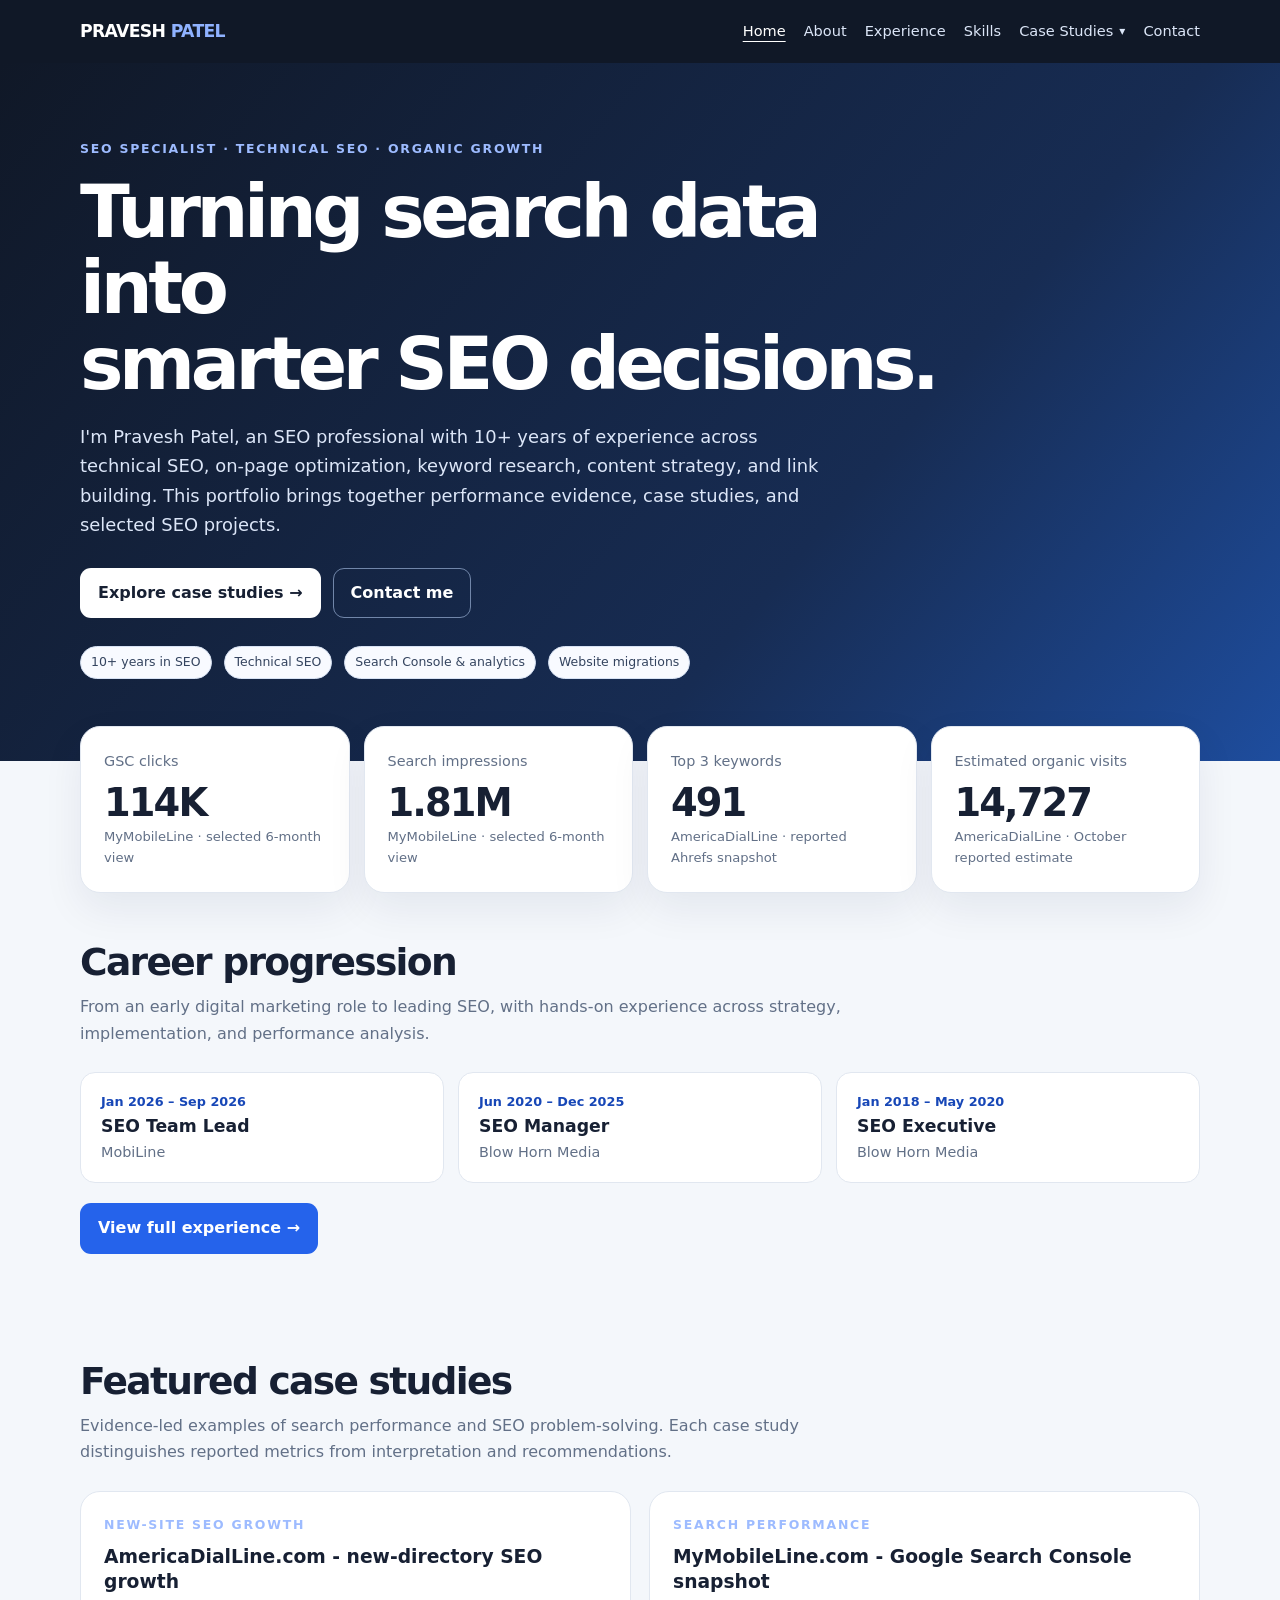
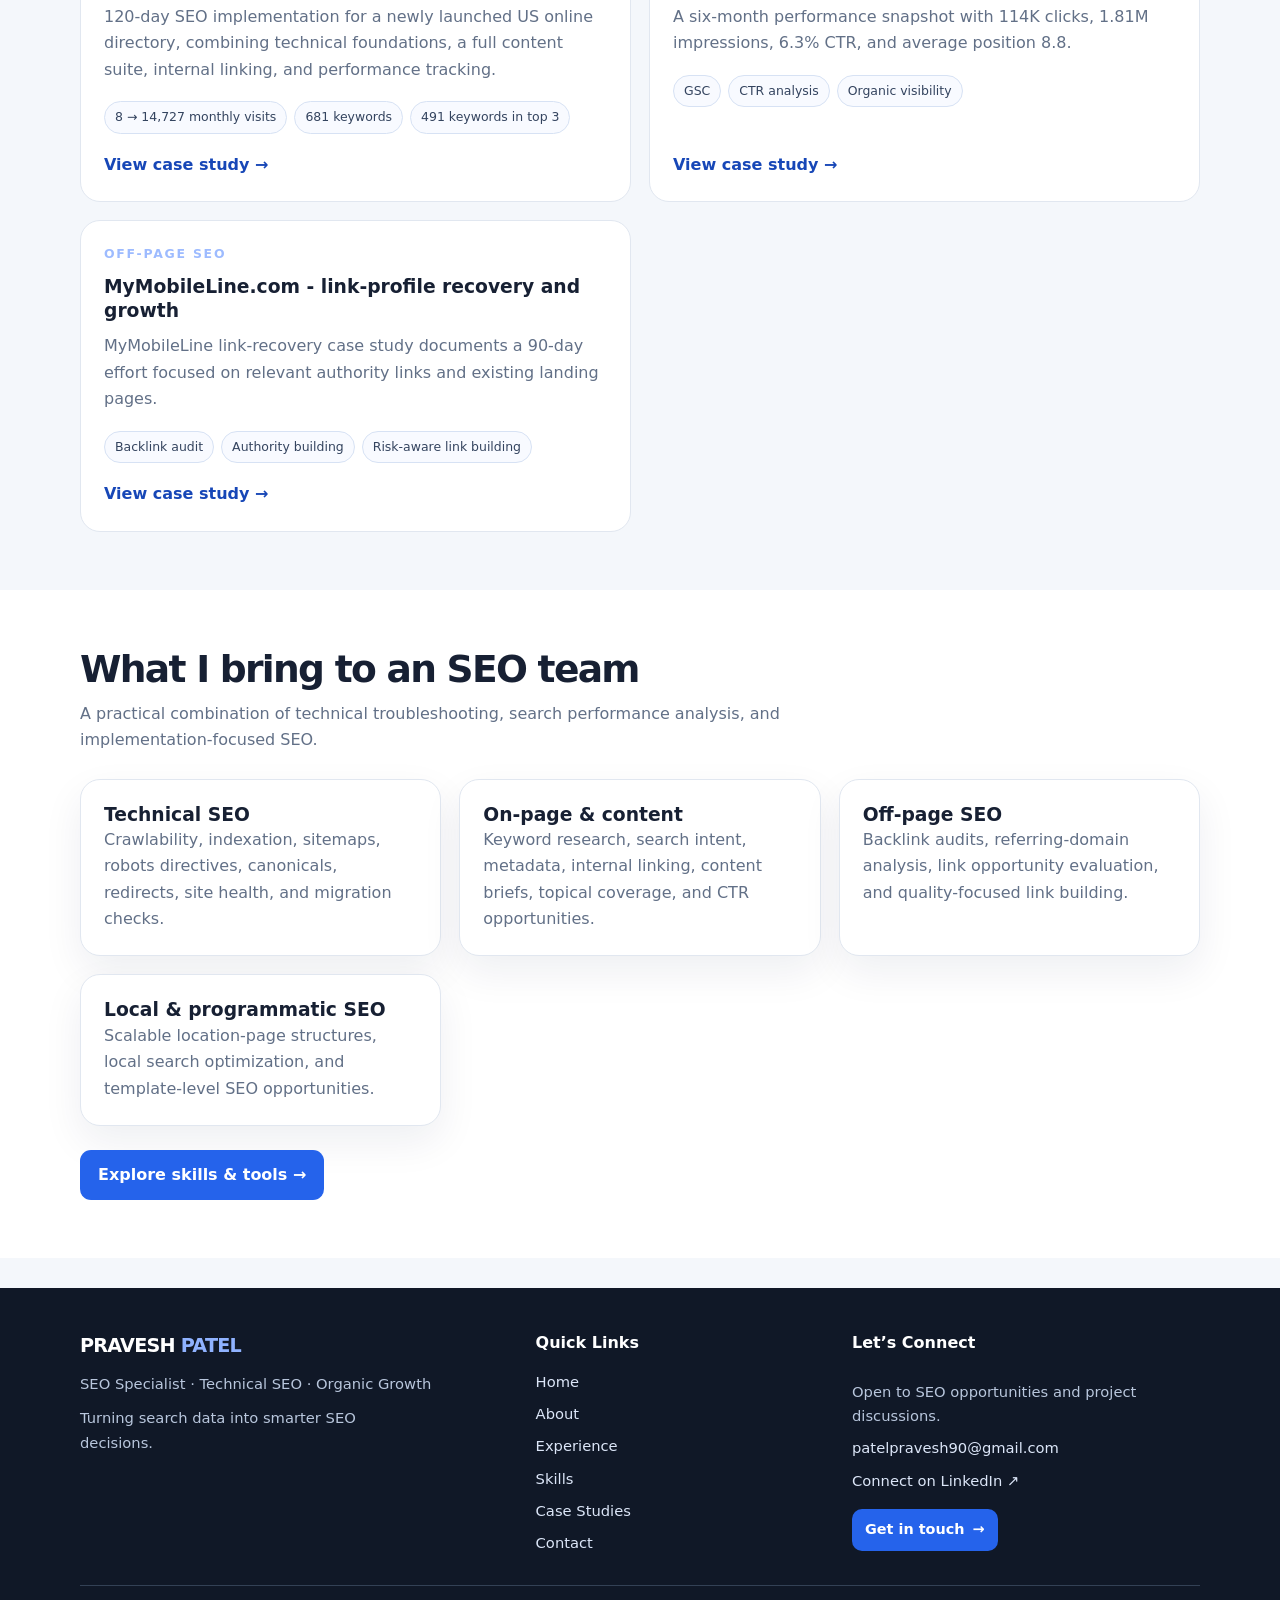
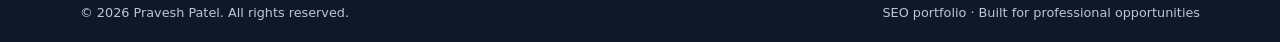
==== index.html @ 9005f170 "Initial commit via Netlify [skip ci]" ====
<!doctype html>
<html lang="en"><head><meta charset="utf-8"><meta name="viewport" content="width=device-width,initial-scale=1"><meta name="description" content="Pravesh Patel's SEO portfolio featuring technical SEO expertise, organic search performance, career experience, and case studies."><meta name="theme-color" content="#101827"><title>SEO Portfolio | Pravesh Patel</title><link rel="stylesheet" href="styles.css"></head><body><header><div class="wrap nav">
  <a class="brand" href="index.html">PRAVESH <span>PATEL</span></a>
  <button class="menu-toggle" type="button" aria-label="Open navigation menu" aria-expanded="false" aria-controls="primary-navigation">
    <span class="hamburger" aria-hidden="true"><span></span><span></span><span></span></span>
    <span class="menu-label">Menu</span>
  </button>
  <nav class="navlinks" id="primary-navigation" aria-label="Main navigation">
    <a href="index.html">Home</a><a href="about.html">About</a><a href="view-full-experience.html">Experience</a><a href="skills.html">Skills</a>
    <div class="dropdown">
      <a class="dropdown-toggle" href="case-studies.html" aria-haspopup="true" aria-expanded="false">Case Studies</a>
      <div class="dropdown-menu" aria-label="Case study pages">
        <a href="case-studies.html">All Case Studies</a>
        <a href="case-study-americadialline.html">AmericaDialLine.com</a>
        <a href="case-study-mymobileline.html">MyMobileLine.com - GSC Performance</a>
        <a href="case-study-link-recovery.html">MyMobileLine.com - Link Recovery</a>
      </div>
    </div><a href="contact.html">Contact</a>
  </nav>
</div></header><main>
<section class="hero"><div class="wrap"><div class="eyebrow">SEO Specialist · Technical SEO · Organic Growth</div><h1>Turning search data into<br>smarter SEO decisions.</h1><p>I'm Pravesh Patel, an SEO professional with 10+ years of experience across technical SEO, on-page optimization, keyword research, content strategy, and link building. This portfolio brings together performance evidence, case studies, and selected SEO projects.</p><div class="hero-actions"><a class="btn btn-primary" href="case-studies.html">Explore case studies →</a><a class="btn btn-secondary" href="contact.html">Contact me</a></div><div class="hero-actions"><span class="tag">10+ years in SEO</span><span class="tag">Technical SEO</span><span class="tag">Search Console & analytics</span><span class="tag">Website migrations</span></div></div></section>
<section class="wrap" aria-label="Featured MyMobileLine metrics"><div class="metrics">
<div class="metric"><div class="metric-label">GSC clicks</div><div class="metric-value">114K</div><div class="metric-note">MyMobileLine · selected 6-month view</div></div>
<div class="metric"><div class="metric-label">Search impressions</div><div class="metric-value">1.81M</div><div class="metric-note">MyMobileLine · selected 6-month view</div></div>
<div class="metric"><div class="metric-label">Top 3 keywords</div><div class="metric-value">491</div><div class="metric-note">AmericaDialLine · reported Ahrefs snapshot</div></div>
<div class="metric"><div class="metric-label">Estimated organic visits</div><div class="metric-value">14,727</div><div class="metric-note">AmericaDialLine · October reported estimate</div></div>
</div></section>
<section class="section career-snapshot"><div class="wrap"><div class="section-head"><h2>Career progression</h2><p>From an early digital marketing role to leading SEO, with hands-on experience across strategy, implementation, and performance analysis.</p></div><div class="career-strip">
<div class="career-item"><span class="career-period">Jan 2026 – Sep 2026</span><strong>SEO Team Lead</strong><span>MobiLine</span></div>
<div class="career-item"><span class="career-period">Jun 2020 – Dec 2025</span><strong>SEO Manager</strong><span>Blow Horn Media</span></div>
<div class="career-item"><span class="career-period">Jan 2018 – May 2020</span><strong>SEO Executive</strong><span>Blow Horn Media</span></div>
</div><div style="margin-top:20px"><a class="btn btn-blue" href="view-full-experience.html">View full experience →</a></div></div></section>
<section class="section"><div class="wrap"><div class="section-head"><h2>Featured case studies</h2><p>Evidence-led examples of search performance and SEO problem-solving. Each case study distinguishes reported metrics from interpretation and recommendations.</p></div><div class="grid grid-2">
<article class="card"><div class="eyebrow">New-site SEO growth</div><h3>AmericaDialLine.com - new-directory SEO growth</h3><p>120-day SEO implementation for a newly launched US online directory, combining technical foundations, a full content suite, internal linking, and performance tracking.</p><div class="tagrow"><span class="tag">8 → 14,727 monthly visits</span><span class="tag">681 keywords</span><span class="tag">491 keywords in top 3</span></div><a class="card-link" href="case-study-americadialline.html">View case study →</a></article><article class="card"><div class="eyebrow">Search performance</div><h3>MyMobileLine.com - Google Search Console snapshot</h3><p>A six-month performance snapshot with 114K clicks, 1.81M impressions, 6.3% CTR, and average position 8.8.</p><div class="tagrow"><span class="tag">GSC</span><span class="tag">CTR analysis</span><span class="tag">Organic visibility</span></div><a class="card-link" href="case-study-mymobileline.html">View case study →</a></article>
<article class="card"><div class="eyebrow">Off-page SEO</div><h3>MyMobileLine.com - link-profile recovery and growth</h3><p>MyMobileLine link-recovery case study documents a 90-day effort focused on relevant authority links and existing landing pages.</p><div class="tagrow"><span class="tag">Backlink audit</span><span class="tag">Authority building</span><span class="tag">Risk-aware link building</span></div><a class="card-link" href="case-study-link-recovery.html">View case study →</a></article>
</div></div></section>
<section class="section" style="background:#fff"><div class="wrap"><div class="section-head"><h2>What I bring to an SEO team</h2><p>A practical combination of technical troubleshooting, search performance analysis, and implementation-focused SEO.</p></div><div class="grid grid-3">
<div class="skill-card"><h3>Technical SEO</h3><p class="muted">Crawlability, indexation, sitemaps, robots directives, canonicals, redirects, site health, and migration checks.</p></div>
<div class="skill-card"><h3>On-page & content</h3><p class="muted">Keyword research, search intent, metadata, internal linking, content briefs, topical coverage, and CTR opportunities.</p></div>
<div class="skill-card"><h3>Off-page SEO</h3><p class="muted">Backlink audits, referring-domain analysis, link opportunity evaluation, and quality-focused link building.</p></div><div class="skill-card"><h3>Local & programmatic SEO</h3><p class="muted">Scalable location-page structures, local search optimization, and template-level SEO opportunities.</p></div>
</div><div style="margin-top:24px"><a class="btn btn-blue" href="skills.html">Explore skills & tools →</a></div></div></section>


</main>
<footer class="site-footer">
  <div class="wrap footer-grid">
    <div class="footer-brand">
      <a class="footer-logo" href="index.html">PRAVESH <span>PATEL</span></a>
      <p>SEO Specialist · Technical SEO · Organic Growth</p>
      <p class="footer-tagline">Turning search data into smarter SEO decisions.</p>
    </div>
    <nav class="footer-links" aria-label="Footer navigation">
      <h2>Quick Links</h2>
      <a href="index.html">Home</a>
      <a href="about.html">About</a>
      <a href="view-full-experience.html">Experience</a>
      <a href="skills.html">Skills</a>
      <a href="case-studies.html">Case Studies</a>
      <a href="contact.html">Contact</a>
    </nav>
    <div class="footer-connect">
      <h2>Let’s Connect</h2>
      <p>Open to SEO opportunities and project discussions.</p>
      <a href="mailto:patelpravesh90@gmail.com">patelpravesh90@gmail.com</a>
      <a href="https://www.linkedin.com/in/praveshpatels/" target="_blank" rel="noopener noreferrer">Connect on LinkedIn ↗</a>
      <a class="footer-cta" href="contact.html">Get in touch <span aria-hidden="true">→</span></a>
    </div>
  </div>
  <div class="wrap footer-bottom">
    <span>© 2026 Pravesh Patel. All rights reserved.</span>
    <span>SEO portfolio · Built for professional opportunities</span>
  </div>
</footer>
<button class="back-to-top" type="button" aria-label="Back to top" title="Back to top">↑</button>
<script>
(() => {
  const current = location.pathname.split('/').pop() || 'index.html';
  document.querySelectorAll('.navlinks a').forEach(a => {
    if (a.getAttribute('href') === current) a.setAttribute('aria-current', 'page');
  });
  const menuButton = document.querySelector('.menu-toggle');
  const menu = document.querySelector('#primary-navigation');
  const dropdown = document.querySelector('.dropdown');
  const dropdownToggle = document.querySelector('.dropdown-toggle');
  if (menuButton && menu) {
    menuButton.addEventListener('click', () => {
      const isOpen = menuButton.getAttribute('aria-expanded') === 'true';
      menuButton.setAttribute('aria-expanded', String(!isOpen));
      menuButton.setAttribute('aria-label', isOpen ? 'Open navigation menu' : 'Close navigation menu');
      menuButton.querySelector('.menu-label').textContent = isOpen ? 'Menu' : 'Close';
      menu.classList.toggle('mobile-open', !isOpen);
    });
    menu.querySelectorAll('a').forEach(link => link.addEventListener('click', () => {
      if (window.matchMedia('(max-width:850px)').matches && !link.classList.contains('dropdown-toggle')) {
        menu.classList.remove('mobile-open');
        menuButton.setAttribute('aria-expanded', 'false');
        menuButton.setAttribute('aria-label', 'Open navigation menu');
        menuButton.querySelector('.menu-label').textContent = 'Menu';
      }
    }));
  }
  if (dropdownToggle && dropdown) {
    dropdownToggle.addEventListener('click', event => {
      if (window.matchMedia('(max-width:850px)').matches) {
        event.preventDefault();
        const isOpen = dropdown.classList.toggle('open');
        dropdownToggle.setAttribute('aria-expanded', String(isOpen));
      }
    });
  }
  const topButton = document.querySelector('.back-to-top');
  if (topButton) {
    const updateTopButton = () => topButton.classList.toggle('visible', window.scrollY > 320);
    window.addEventListener('scroll', updateTopButton, { passive: true });
    updateTopButton();
    topButton.addEventListener('click', () => window.scrollTo({
      top: 0,
      behavior: window.matchMedia('(prefers-reduced-motion: reduce)').matches ? 'auto' : 'smooth'
    }));
  }
})();
</script>
</body></html>
---- styles.css ----
:root{--bg:#f4f7fb;--surface:#fff;--ink:#172033;--muted:#627087;--line:#e1e7f0;--blue:#2563eb;--blue2:#1747b7;--navy:#101827;--soft:#eaf1ff;--radius:20px;--shadow:0 16px 40px rgba(19,35,66,.07)}
*{box-sizing:border-box}html{scroll-behavior:smooth}body{margin:0;background:var(--bg);color:var(--ink);font:16px/1.65 Inter,ui-sans-serif,system-ui,-apple-system,BlinkMacSystemFont,"Segoe UI",sans-serif}a{color:inherit}img{max-width:100%}.wrap{width:min(1120px,calc(100% - 40px));margin:auto}
header{background:var(--navy);color:#fff}.nav{display:flex;align-items:center;justify-content:space-between;gap:20px;padding:17px 0}.brand{font-weight:850;letter-spacing:-.04em;text-decoration:none;font-size:1.08rem}.brand span{color:#8fb2ff}.navlinks{display:flex;flex-wrap:wrap;gap:18px}.navlinks a{color:#dce6f8;text-decoration:none;font-size:.91rem}.navlinks a:hover,.navlinks a[aria-current=page]{color:#fff;text-decoration:underline;text-underline-offset:5px}
.hero{background:linear-gradient(130deg,#101827,#172c53 65%,#1e4d9e);color:#fff;padding:76px 0 82px}.eyebrow{color:#9dbbff;text-transform:uppercase;font-weight:800;letter-spacing:.14em;font-size:.78rem}.hero h1{font-size:clamp(2.4rem,5.7vw,4.8rem);line-height:1.04;letter-spacing:-.06em;margin:15px 0 20px;max-width:900px}.hero p{color:#dce6f8;font-size:1.12rem;max-width:760px;margin:0}.hero-actions{display:flex;flex-wrap:wrap;gap:12px;margin-top:28px}.btn{display:inline-flex;align-items:center;justify-content:center;padding:11px 17px;border-radius:11px;font-weight:750;text-decoration:none;border:1px solid transparent}.btn-primary{background:#fff;color:#172033}.btn-secondary{border-color:#7186a9;color:#fff}.btn-blue{background:var(--blue);color:#fff}.section{padding:58px 0}.section-head{margin-bottom:25px}.section-head h2{font-size:clamp(1.7rem,3vw,2.35rem);line-height:1.15;letter-spacing:-.045em;margin:0 0 10px}.section-head p,.muted{color:var(--muted);margin:0;max-width:780px}.grid{display:grid;gap:18px}.grid-2{grid-template-columns:repeat(2,minmax(0,1fr))}.grid-3{grid-template-columns:repeat(3,minmax(0,1fr))}.metrics{display:grid;grid-template-columns:repeat(4,minmax(0,1fr));gap:14px;margin-top:-35px;position:relative}.metric,.card,.panel,.evidence,.skill-card{background:var(--surface);border:1px solid var(--line);border-radius:var(--radius);padding:23px;box-shadow:var(--shadow)}.metric-label{color:var(--muted);font-size:.9rem}.metric-value{font-size:clamp(1.8rem,3vw,2.5rem);font-weight:850;letter-spacing:-.05em;line-height:1.2;margin-top:6px}.metric-note,.small{font-size:.82rem;color:var(--muted)}.card{display:flex;flex-direction:column;gap:10px;box-shadow:none}.card h3,.panel h3,.skill-card h3{margin:0;font-size:1.17rem;line-height:1.3}.card p,.panel p{margin:0;color:var(--muted)}.card .card-link{margin-top:auto;padding-top:8px;color:var(--blue2);font-weight:750;text-decoration:none}.tagrow{display:flex;flex-wrap:wrap;gap:7px;margin-top:8px}.tag{display:inline-block;border:1px solid #d7e2f4;background:#f8faff;border-radius:999px;padding:5px 10px;font-size:.78rem;color:#34445f}.panel h3{margin-bottom:12px}.panel ul{margin:8px 0 0;padding-left:21px}.panel li{padding:3px 0}.callout{border:1px solid #d4e1ff;background:var(--soft);padding:19px 22px;border-radius:16px}.callout strong{color:#163f9e}.evidence{padding:13px}.evidence img{display:block;width:100%;border:1px solid var(--line);border-radius:12px}.caption{padding:10px 4px 2px;color:var(--muted);font-size:.83rem}.steps{display:grid;grid-template-columns:repeat(3,minmax(0,1fr));gap:15px}.step{background:#fff;border:1px solid var(--line);border-radius:16px;padding:21px}.stepnum{display:grid;place-items:center;width:34px;height:34px;border-radius:10px;background:var(--soft);color:var(--blue2);font-weight:850;margin-bottom:12px}.step h3{font-size:1.05rem;margin:0 0 6px}.step p{color:var(--muted);margin:0;font-size:.93rem}.page-hero{padding:52px 0;background:#eaf0fa;border-bottom:1px solid var(--line)}.page-hero h1{font-size:clamp(2.1rem,4.5vw,3.5rem);letter-spacing:-.055em;line-height:1.1;margin:10px 0}.page-hero p{max-width:760px;color:var(--muted);margin:0}.tablewrap{overflow:auto;border:1px solid var(--line);border-radius:15px;background:white}table{border-collapse:collapse;width:100%;min-width:520px}th,td{text-align:left;padding:13px 15px;border-bottom:1px solid var(--line)}th{background:#f5f8fd;font-size:.9rem}tr:last-child td{border-bottom:0}.contactbox{display:grid;grid-template-columns:1.2fr .8fr;gap:20px}.contact-note{color:var(--muted);font-size:.92rem}.footer{background:var(--navy);color:#dce6f8;padding:27px 0;font-size:.9rem}.footer-inner{display:flex;justify-content:space-between;flex-wrap:wrap;gap:12px}.footer a{color:#fff}.notice{border-left:3px solid var(--blue);padding:3px 0 3px 14px;color:var(--muted);font-size:.9rem}
@media(max-width:850px){.metrics{grid-template-columns:repeat(2,minmax(0,1fr))}.grid-3,.steps{grid-template-columns:1fr 1fr}.contactbox{grid-template-columns:1fr}.hero{padding:58px 0 68px}}
@media(max-width:600px){.wrap{width:calc(100% - 28px)}.nav{align-items:flex-start;flex-direction:column}.navlinks{gap:12px}.grid-2,.grid-3,.steps{grid-template-columns:1fr}.section{padding:42px 0}.metric,.card,.panel,.skill-card{padding:18px}.metric-value{font-size:1.8rem}.hero h1{font-size:2.55rem}}
@media print{header,.hero,.footer{print-color-adjust:exact;-webkit-print-color-adjust:exact}.metrics{margin-top:20px}.card,.panel,.metric,.evidence{box-shadow:none;break-inside:avoid}}

/* AmericaDialLine case-study additions */
.timeline{display:grid;grid-template-columns:repeat(4,minmax(0,1fr));gap:12px}
.timeline-item{background:#fff;border:1px solid var(--line);border-radius:15px;padding:17px}
.timeline-item strong{display:block;font-size:1.05rem;color:var(--blue2)}
.timeline-item span{display:block;color:var(--muted);font-size:.86rem;margin-top:4px}
.chart-card{background:#fff;border:1px solid var(--line);border-radius:20px;padding:24px;box-shadow:var(--shadow)}
.bar-chart{display:flex;align-items:flex-end;gap:14px;height:240px;padding:20px 10px 0;border-bottom:1px solid var(--line)}
.bar{flex:1;min-width:0;background:linear-gradient(180deg,#5d8cff,#2563eb);border-radius:9px 9px 0 0;position:relative}
.bar span{position:absolute;top:-29px;left:50%;transform:translateX(-50%);font-weight:800;font-size:.82rem;white-space:nowrap}
.bar label{position:absolute;bottom:-29px;left:50%;transform:translateX(-50%);font-size:.8rem;color:var(--muted);white-space:nowrap}
.screenshot-grid{display:grid;grid-template-columns:repeat(2,minmax(0,1fr));gap:18px}
.screenshot-grid figure{margin:0}
.screenshot-grid img{display:block;width:100%;height:auto;border:1px solid var(--line);border-radius:12px}
@media(max-width:800px){.timeline{grid-template-columns:repeat(2,minmax(0,1fr))}.screenshot-grid{grid-template-columns:1fr}}
@media(max-width:480px){.timeline{grid-template-columns:1fr}.bar-chart{gap:8px;padding-left:0;padding-right:0}.bar span{font-size:.68rem}}

/* Accessible multi-case-study dropdown */
.navlinks .dropdown{position:relative;display:inline-flex;align-items:center}
.navlinks .dropdown-toggle{display:inline-flex;align-items:center;gap:6px;color:#dce6f8;text-decoration:none;font-size:.91rem;padding:4px 0}
.navlinks .dropdown-toggle::after{content:"▾";font-size:.75rem}
.navlinks .dropdown-menu{display:none;position:absolute;z-index:50;top:100%;left:-12px;min-width:245px;padding:8px;background:#fff;border:1px solid var(--line);border-radius:12px;box-shadow:0 14px 36px rgba(0,0,0,.18)}
.navlinks .dropdown-menu a{display:block;color:var(--ink);text-decoration:none;padding:9px 11px;border-radius:8px;font-size:.88rem;white-space:normal}
.navlinks .dropdown-menu a:hover,.navlinks .dropdown-menu a:focus{background:var(--soft);color:var(--blue2);text-decoration:none}
.navlinks .dropdown:hover .dropdown-menu,.navlinks .dropdown:focus-within .dropdown-menu,.navlinks .dropdown.open .dropdown-menu{display:block}
@media(max-width:760px){.navlinks .dropdown{display:block}.navlinks .dropdown-menu{position:static;box-shadow:none;margin-top:6px;min-width:0}.navlinks .dropdown-toggle{padding:3px 0}}

/* Align main navigation links and dropdown consistently */
.navlinks {
  display: flex;
  align-items: center;
}

.navlinks a,
.dropdown-toggle {
  display: inline-flex;
  align-items: center;
  line-height: 1;
}

.dropdown {
  display: flex;
  align-items: center;
}

/* Responsive hamburger navigation + back-to-top control */
.nav{position:relative}
.menu-toggle{display:none;align-items:center;justify-content:center;gap:9px;border:1px solid rgba(255,255,255,.28);background:transparent;color:#fff;border-radius:10px;padding:9px 12px;font:inherit;font-weight:700;cursor:pointer}
.menu-toggle .hamburger{display:grid;gap:4px;width:19px}
.menu-toggle .hamburger span{display:block;width:19px;height:2px;background:currentColor;border-radius:2px;transition:transform .18s ease,opacity .18s ease}
.menu-toggle[aria-expanded="true"] .hamburger span:nth-child(1){transform:translateY(6px) rotate(45deg)}
.menu-toggle[aria-expanded="true"] .hamburger span:nth-child(2){opacity:0}
.menu-toggle[aria-expanded="true"] .hamburger span:nth-child(3){transform:translateY(-6px) rotate(-45deg)}
.back-to-top{position:fixed !important;right:22px !important;bottom:100px !important;z-index:100;display:flex;align-items:center;justify-content:center;width:46px;height:46px;border:0;border-radius:50%;background:var(--blue);color:#fff;box-shadow:0 8px 24px rgba(20,55,130,.28);font-size:1.35rem;font-weight:800;cursor:pointer;opacity:0;visibility:hidden;transform:translateY(8px);transition:opacity .2s ease,transform .2s ease,visibility .2s}
.back-to-top.visible{opacity:1;visibility:visible;transform:translateY(0)}
.back-to-top:focus-visible,.menu-toggle:focus-visible{outline:3px solid #9dbbff;outline-offset:3px}
@media(max-width:850px){
  .nav{flex-direction:row;align-items:center;flex-wrap:wrap}
  .menu-toggle{display:inline-flex;margin-left:auto}
  .navlinks{display:none;flex:0 0 100%;width:100%;flex-direction:column;align-items:stretch;gap:0;padding:10px 0 3px}
  .navlinks.mobile-open{display:flex}
  .navlinks>a,.navlinks .dropdown-toggle{display:flex;width:100%;padding:11px 9px;margin:0;border-radius:8px}
  .navlinks>a:hover,.navlinks .dropdown-toggle:hover{background:rgba(255,255,255,.08);text-decoration:none}
  .navlinks .dropdown{display:block;width:100%}
  .navlinks .dropdown-menu{position:static;display:none;width:100%;min-width:0;margin:0 0 8px 0;padding:5px;background:rgba(255,255,255,.06);border:1px solid rgba(255,255,255,.12);box-shadow:none}
  .navlinks .dropdown.open .dropdown-menu,.navlinks .dropdown:focus-within .dropdown-menu{display:block}
  .navlinks .dropdown-menu a{color:#e5edff;padding:10px 12px}
  .navlinks .dropdown-menu a:hover,.navlinks .dropdown-menu a:focus{background:rgba(255,255,255,.12);color:#fff}
}
@media(prefers-reduced-motion:reduce){html{scroll-behavior:auto}.back-to-top,.menu-toggle .hamburger span{transition:none}}


/* Career snapshot and full experience page */
.career-snapshot{padding-top:48px;padding-bottom:48px}
.career-strip{display:grid;grid-template-columns:repeat(3,minmax(0,1fr));gap:14px}
.career-item{display:flex;flex-direction:column;gap:3px;padding:18px 20px;background:#fff;border:1px solid var(--line);border-radius:15px}
.career-item strong{font-size:1.08rem;line-height:1.3}
.career-item>span:last-child{color:var(--muted);font-size:.9rem}
.career-period{color:var(--blue2);font-size:.8rem;font-weight:750}
.experience-timeline{display:grid;gap:18px;position:relative}
.experience-entry{display:grid;grid-template-columns:220px minmax(0,1fr);gap:24px;align-items:start}
.experience-date{color:var(--blue2);font-weight:750;font-size:.9rem;padding-top:22px}
.experience-content{background:#fff;border:1px solid var(--line);border-radius:18px;padding:23px;box-shadow:var(--shadow)}
.experience-topline{display:flex;align-items:center;justify-content:space-between;gap:12px;flex-wrap:wrap}
.experience-topline h3{font-size:1.25rem;line-height:1.3;margin:0}
.experience-company{color:var(--blue2)!important;font-weight:750;margin:5px 0 12px!important}
.experience-content p{color:var(--muted);margin:0}
.experience-content ul{margin:12px 0 0;padding-left:21px;color:var(--muted)}
.experience-content li{padding:3px 0}
@media(max-width:850px){.career-strip{grid-template-columns:1fr}.experience-entry{grid-template-columns:1fr;gap:7px}.experience-date{padding-top:0}.experience-content{padding:20px}}

/* Contact page refinements */
.contactbox{align-items:start}.contact-details{display:grid;gap:8px;margin:18px 0 22px}.contact-details p{margin:0}.contact-details a{overflow-wrap:anywhere;color:var(--blue2)}.contact-tip{margin-top:24px;padding:15px 16px;border-radius:14px;background:var(--soft);border:1px solid #d4e1ff}.contact-tip strong{display:block;margin-bottom:6px;color:#163f9e}.contact-tip p{font-size:.92rem}

/* Ensure the mobile navigation stays collapsed until the menu button is tapped. */
@media (max-width: 850px) {
  .navlinks:not(.mobile-open) {
    display: none !important;
  }
  .navlinks.mobile-open {
    display: flex !important;
  }
}


/* Shared professional footer across all pages */
.site-footer{background:var(--navy);color:#dce6f8;margin-top:30px;padding:42px 0 18px}
.footer-grid{display:grid;grid-template-columns:1.2fr .8fr 1fr;gap:38px;padding-bottom:30px}
.footer-logo{display:inline-block;color:#fff;text-decoration:none;font-weight:850;letter-spacing:-.04em;font-size:1.2rem}
.footer-logo span{color:#8fb2ff}
.footer-brand p,.footer-connect p{color:#b8c6dc;margin:10px 0 0;font-size:.92rem}
.footer-brand .footer-tagline{max-width:290px}
.footer-links,.footer-connect{display:flex;flex-direction:column;align-items:flex-start;gap:8px}
.footer-links h2,.footer-connect h2{color:#fff;font-size:1rem;margin:0 0 5px}
.footer-links a,.footer-connect>a:not(.footer-cta){color:#dce6f8;text-decoration:none;font-size:.92rem;overflow-wrap:anywhere}
.footer-links a:hover,.footer-connect a:hover{color:#fff;text-decoration:underline;text-underline-offset:4px}
.footer-cta{display:inline-flex;align-items:center;gap:8px;margin-top:8px;padding:9px 13px;border-radius:10px;background:var(--blue);color:#fff;text-decoration:none;font-weight:750;font-size:.9rem}
.footer-bottom{display:flex;justify-content:space-between;gap:12px;flex-wrap:wrap;border-top:1px solid #334155;padding-top:16px;color:#b8c6dc;font-size:.8rem}
@media(max-width:700px){.site-footer{padding-top:32px}.footer-grid{grid-template-columns:1fr;gap:25px;padding-bottom:24px}.footer-bottom{flex-direction:column;gap:5px}}
@media(max-width:850px){.back-to-top{right:20px!important;left:auto!important;bottom:100px!important;z-index:1000}}
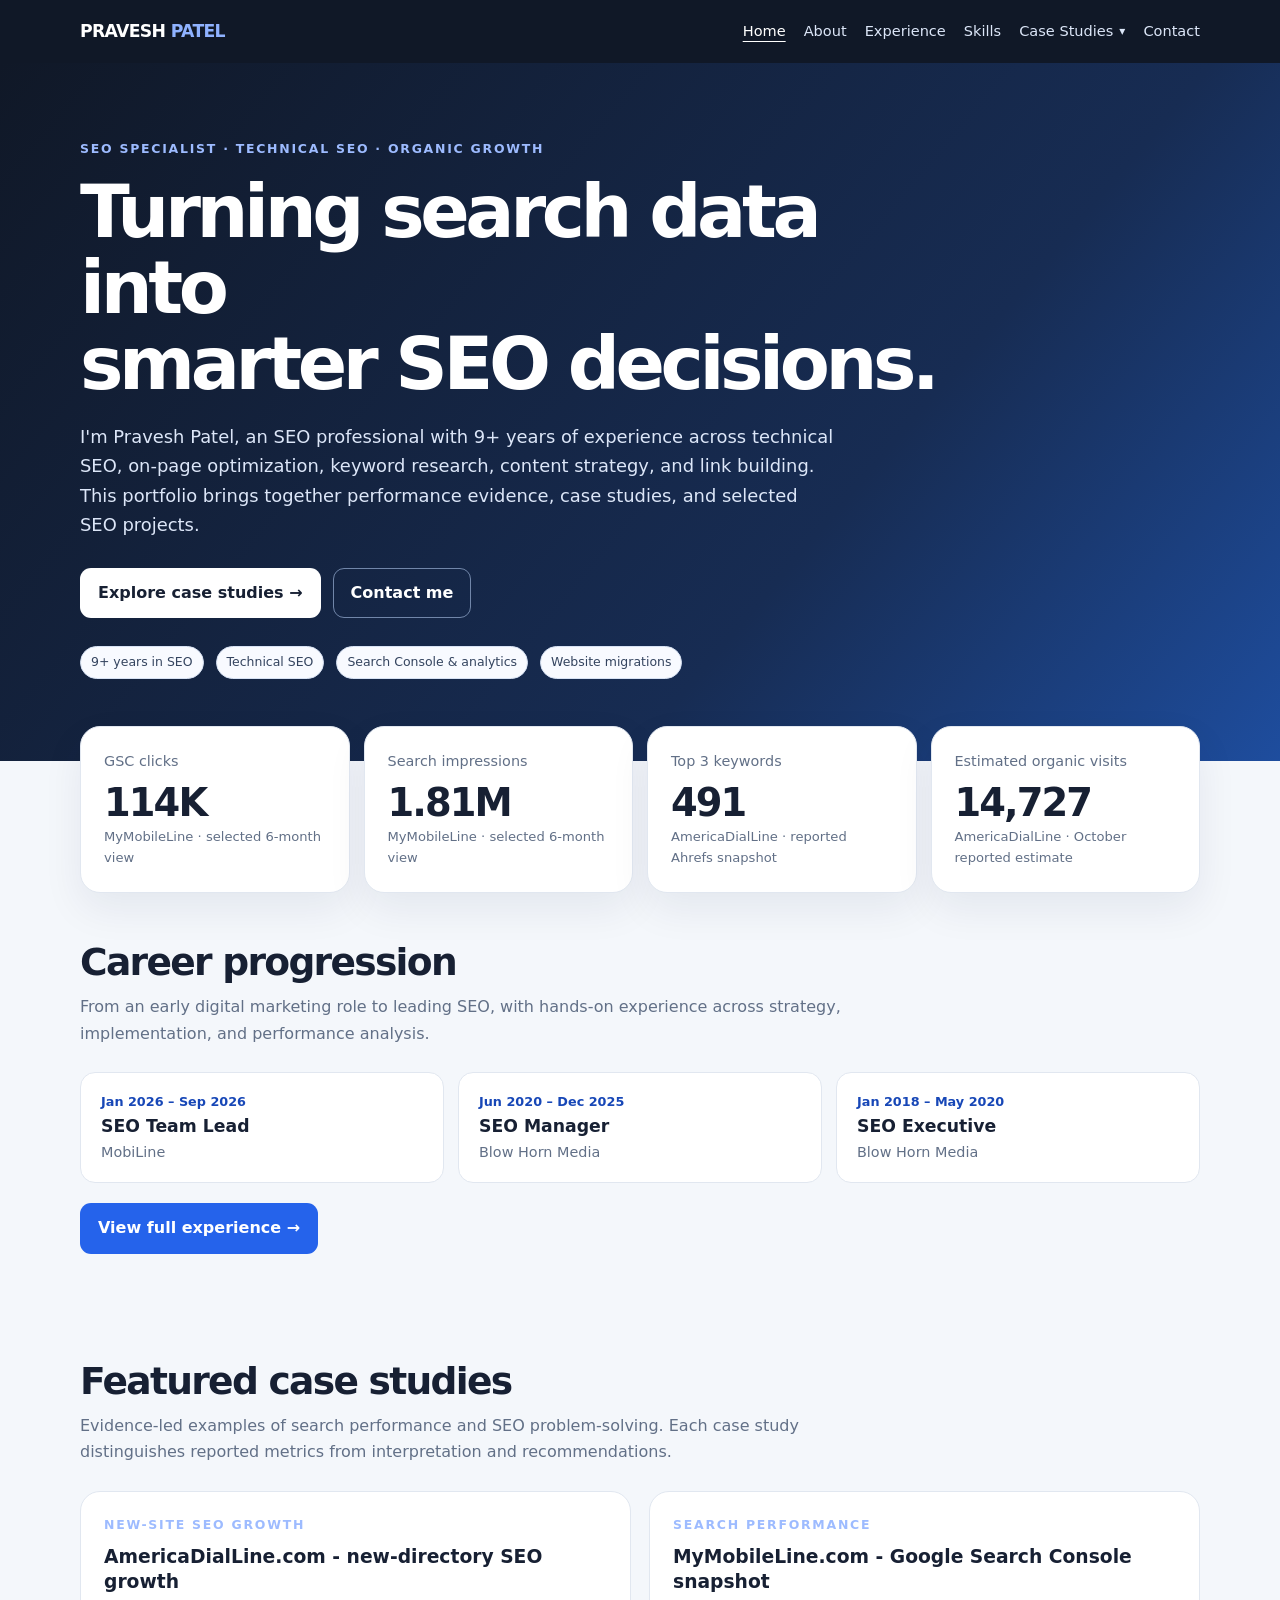
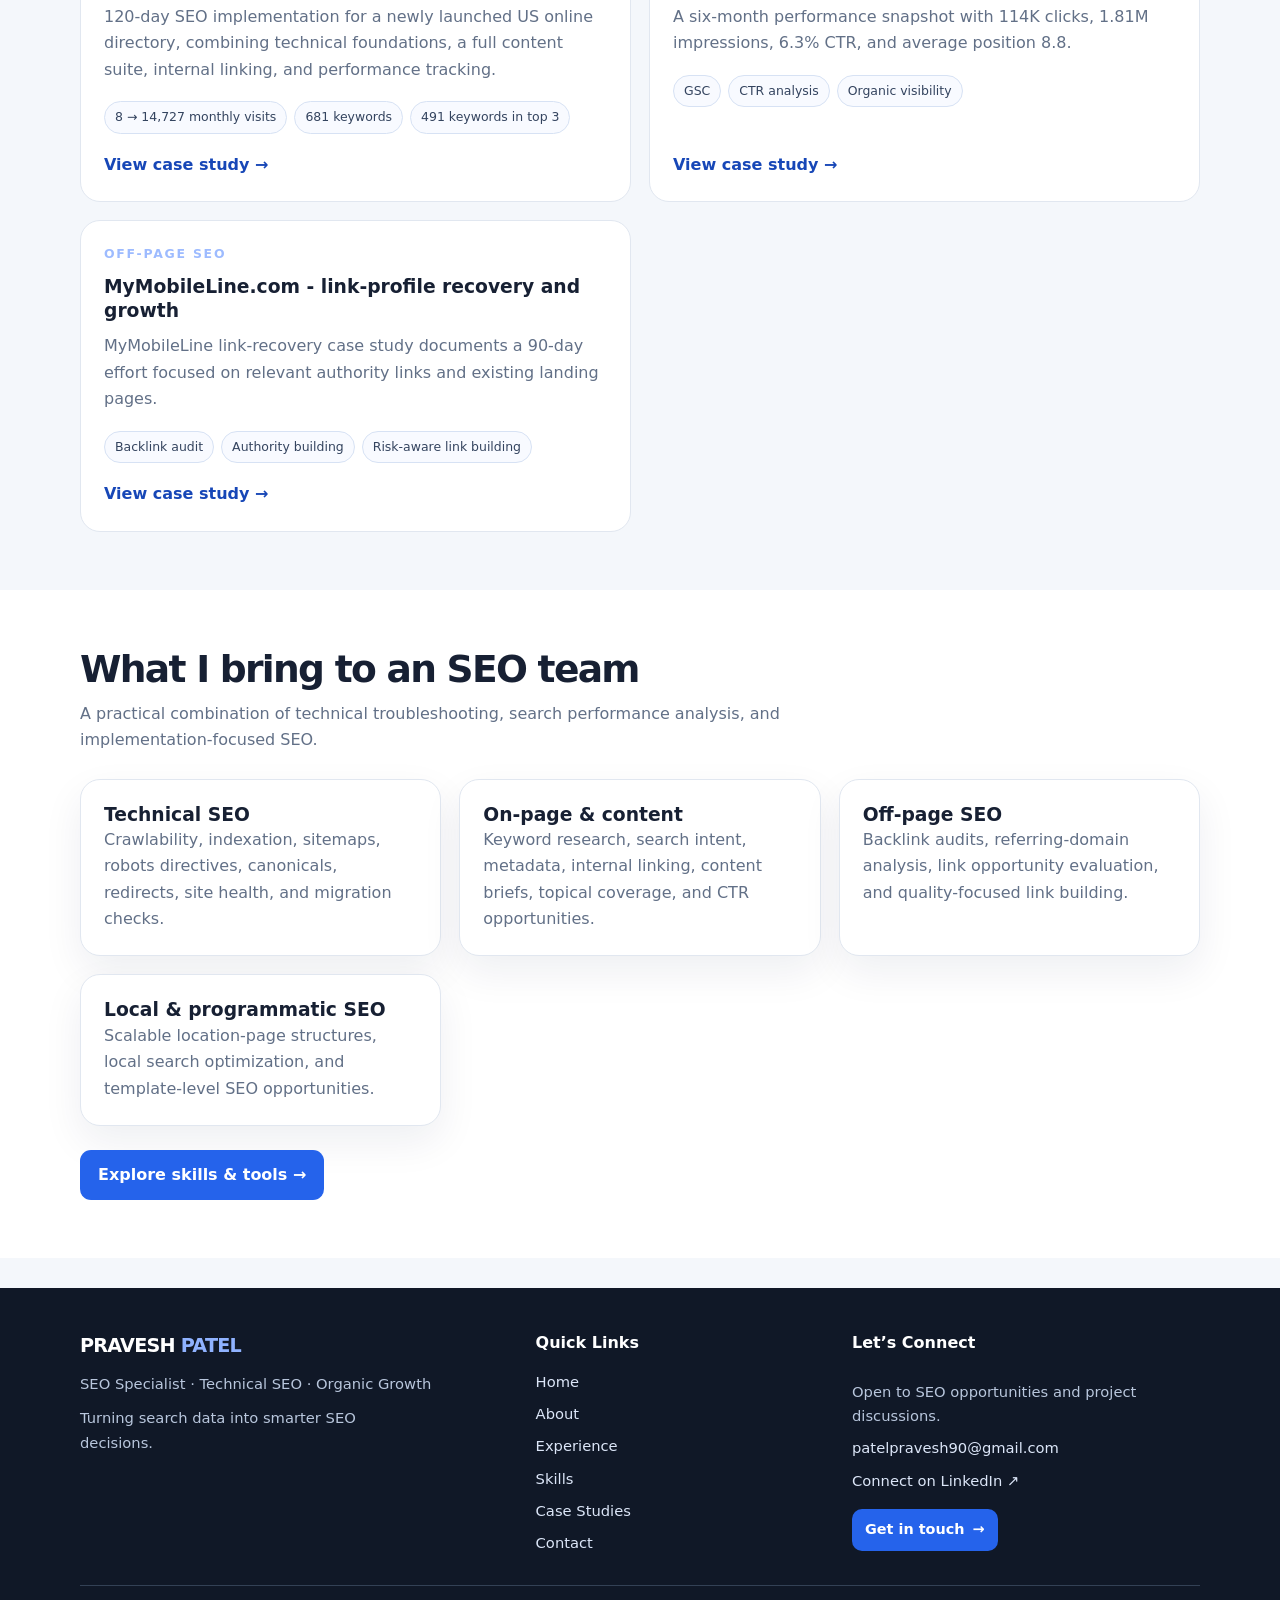
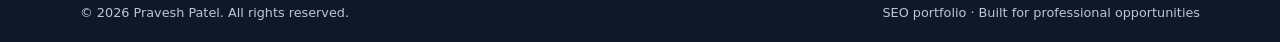
==== commit cc3a0178: "Add files via upload" ====
--- a/index.html
+++ b/index.html
@@ -18,7 +18,7 @@
     </div><a href="contact.html">Contact</a>
   </nav>
 </div></header><main>
-<section class="hero"><div class="wrap"><div class="eyebrow">SEO Specialist · Technical SEO · Organic Growth</div><h1>Turning search data into<br>smarter SEO decisions.</h1><p>I'm Pravesh Patel, an SEO professional with 10+ years of experience across technical SEO, on-page optimization, keyword research, content strategy, and link building. This portfolio brings together performance evidence, case studies, and selected SEO projects.</p><div class="hero-actions"><a class="btn btn-primary" href="case-studies.html">Explore case studies →</a><a class="btn btn-secondary" href="contact.html">Contact me</a></div><div class="hero-actions"><span class="tag">10+ years in SEO</span><span class="tag">Technical SEO</span><span class="tag">Search Console & analytics</span><span class="tag">Website migrations</span></div></div></section>
+<section class="hero"><div class="wrap"><div class="eyebrow">SEO Specialist · Technical SEO · Organic Growth</div><h1>Turning search data into<br>smarter SEO decisions.</h1><p>I'm Pravesh Patel, an SEO professional with 9+ years of experience across technical SEO, on-page optimization, keyword research, content strategy, and link building. This portfolio brings together performance evidence, case studies, and selected SEO projects.</p><div class="hero-actions"><a class="btn btn-primary" href="case-studies.html">Explore case studies →</a><a class="btn btn-secondary" href="contact.html">Contact me</a></div><div class="hero-actions"><span class="tag">9+ years in SEO</span><span class="tag">Technical SEO</span><span class="tag">Search Console & analytics</span><span class="tag">Website migrations</span></div></div></section>
 <section class="wrap" aria-label="Featured MyMobileLine metrics"><div class="metrics">
 <div class="metric"><div class="metric-label">GSC clicks</div><div class="metric-value">114K</div><div class="metric-note">MyMobileLine · selected 6-month view</div></div>
 <div class="metric"><div class="metric-label">Search impressions</div><div class="metric-value">1.81M</div><div class="metric-note">MyMobileLine · selected 6-month view</div></div>
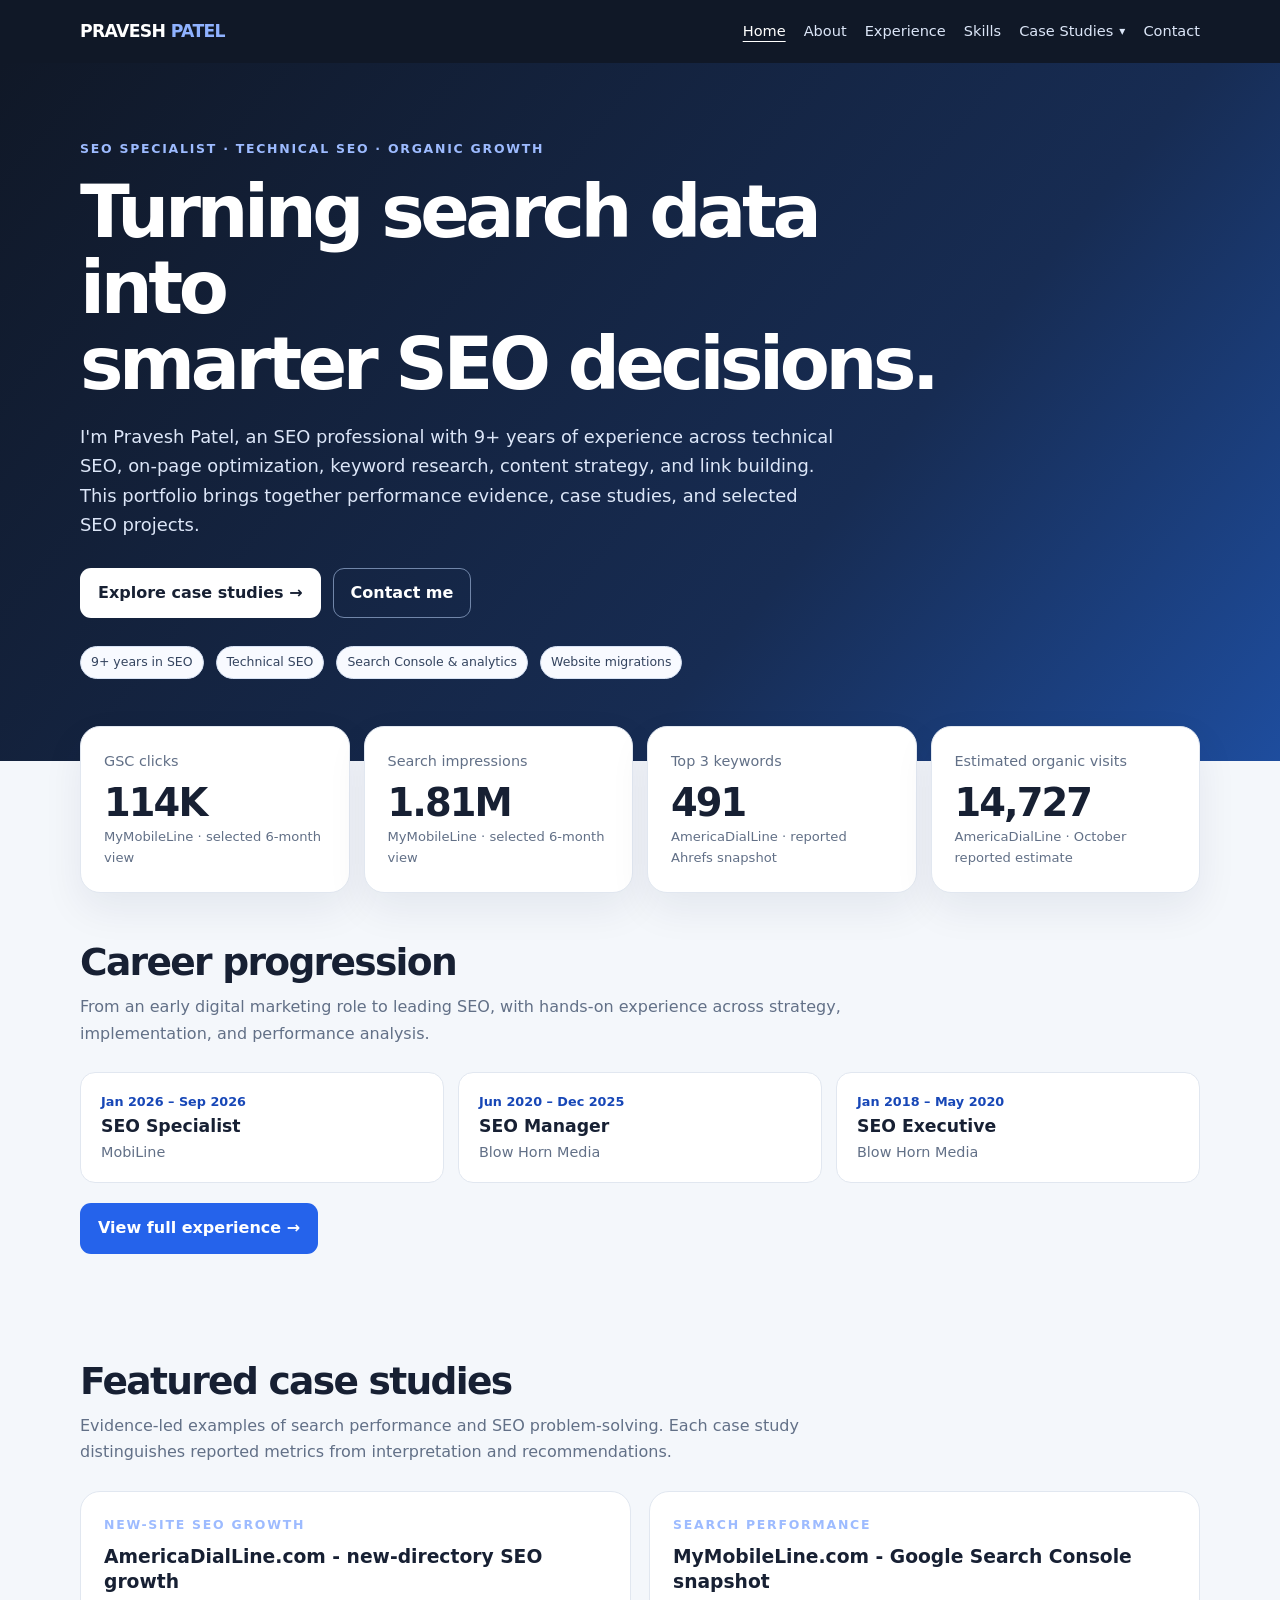
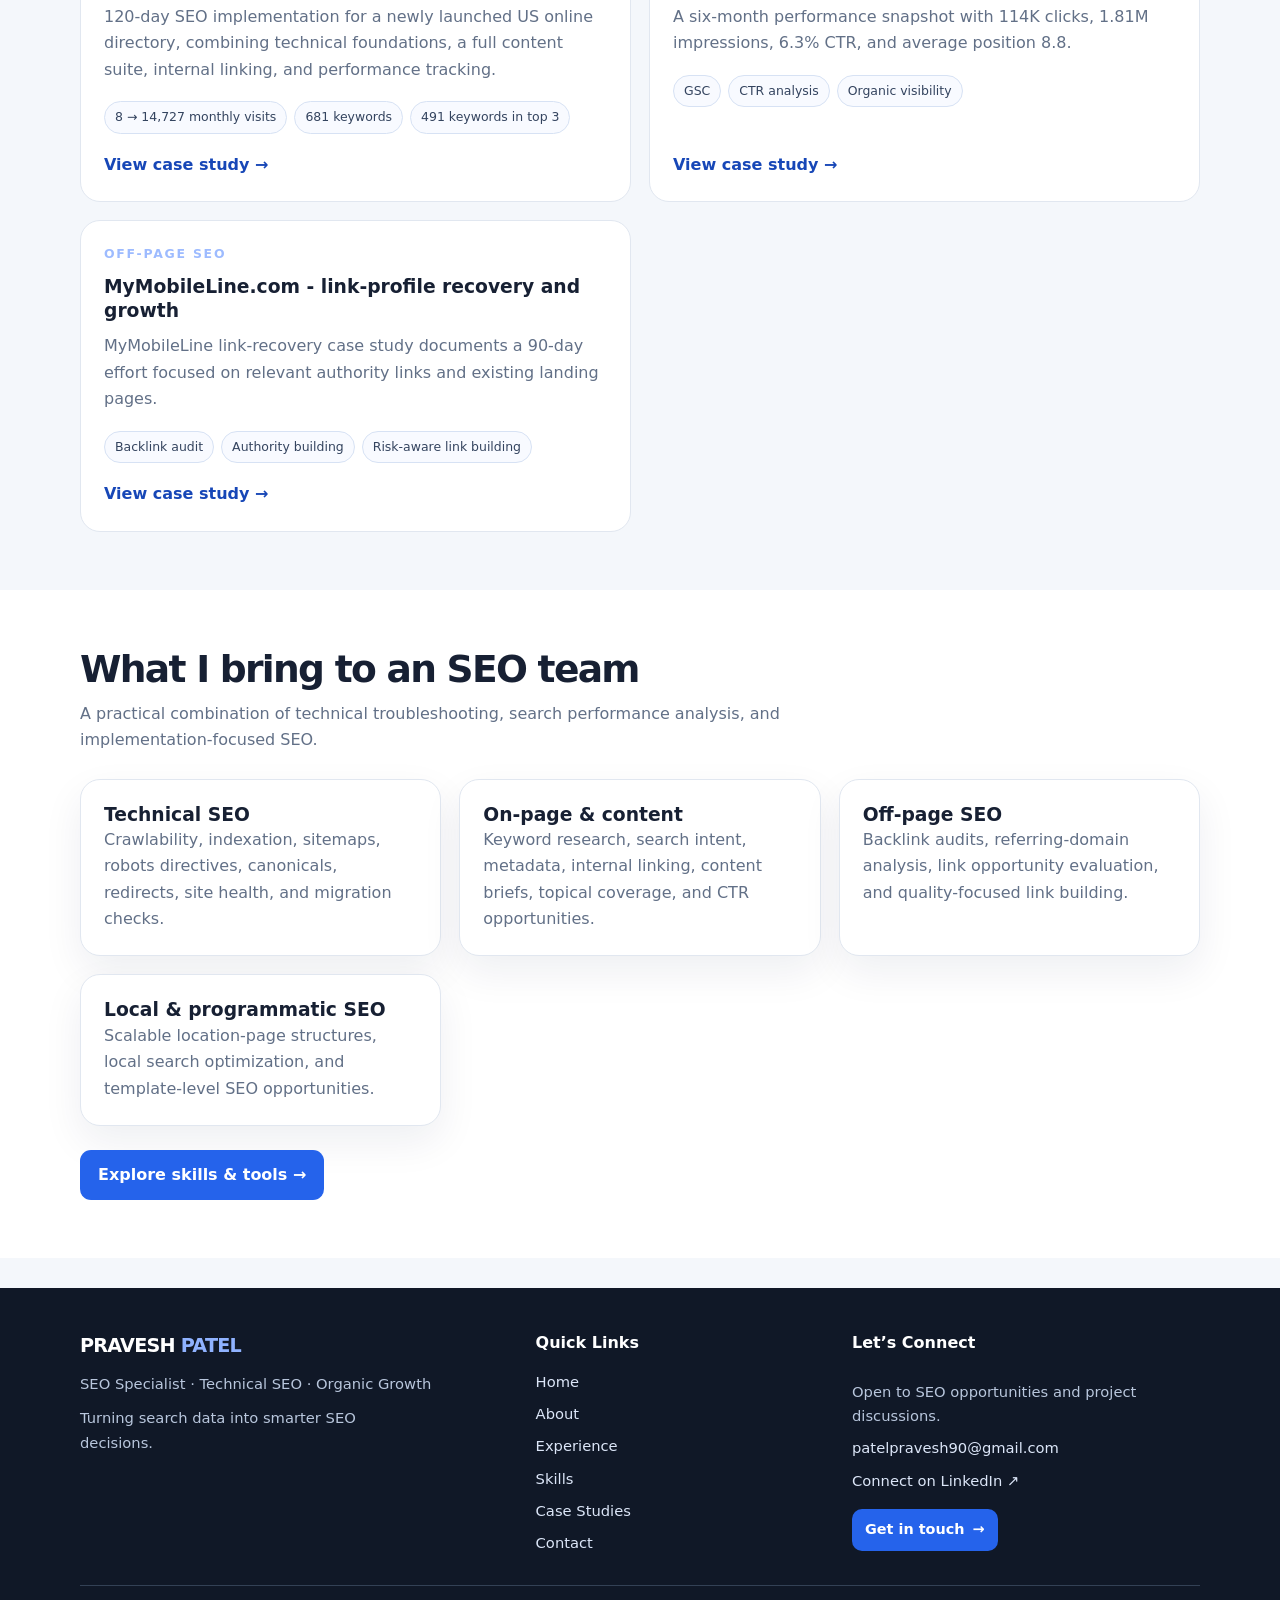
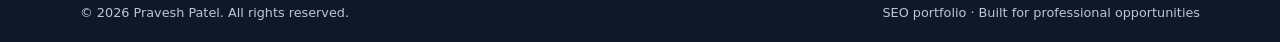
==== commit f57d52f9: "Add files via upload" ====
--- a/index.html
+++ b/index.html
@@ -26,7 +26,7 @@
 <div class="metric"><div class="metric-label">Estimated organic visits</div><div class="metric-value">14,727</div><div class="metric-note">AmericaDialLine · October reported estimate</div></div>
 </div></section>
 <section class="section career-snapshot"><div class="wrap"><div class="section-head"><h2>Career progression</h2><p>From an early digital marketing role to leading SEO, with hands-on experience across strategy, implementation, and performance analysis.</p></div><div class="career-strip">
-<div class="career-item"><span class="career-period">Jan 2026 – Sep 2026</span><strong>SEO Team Lead</strong><span>MobiLine</span></div>
+<div class="career-item"><span class="career-period">Jan 2026 – Sep 2026</span><strong>SEO Specialist</strong><span>MobiLine</span></div>
 <div class="career-item"><span class="career-period">Jun 2020 – Dec 2025</span><strong>SEO Manager</strong><span>Blow Horn Media</span></div>
 <div class="career-item"><span class="career-period">Jan 2018 – May 2020</span><strong>SEO Executive</strong><span>Blow Horn Media</span></div>
 </div><div style="margin-top:20px"><a class="btn btn-blue" href="view-full-experience.html">View full experience →</a></div></div></section>
